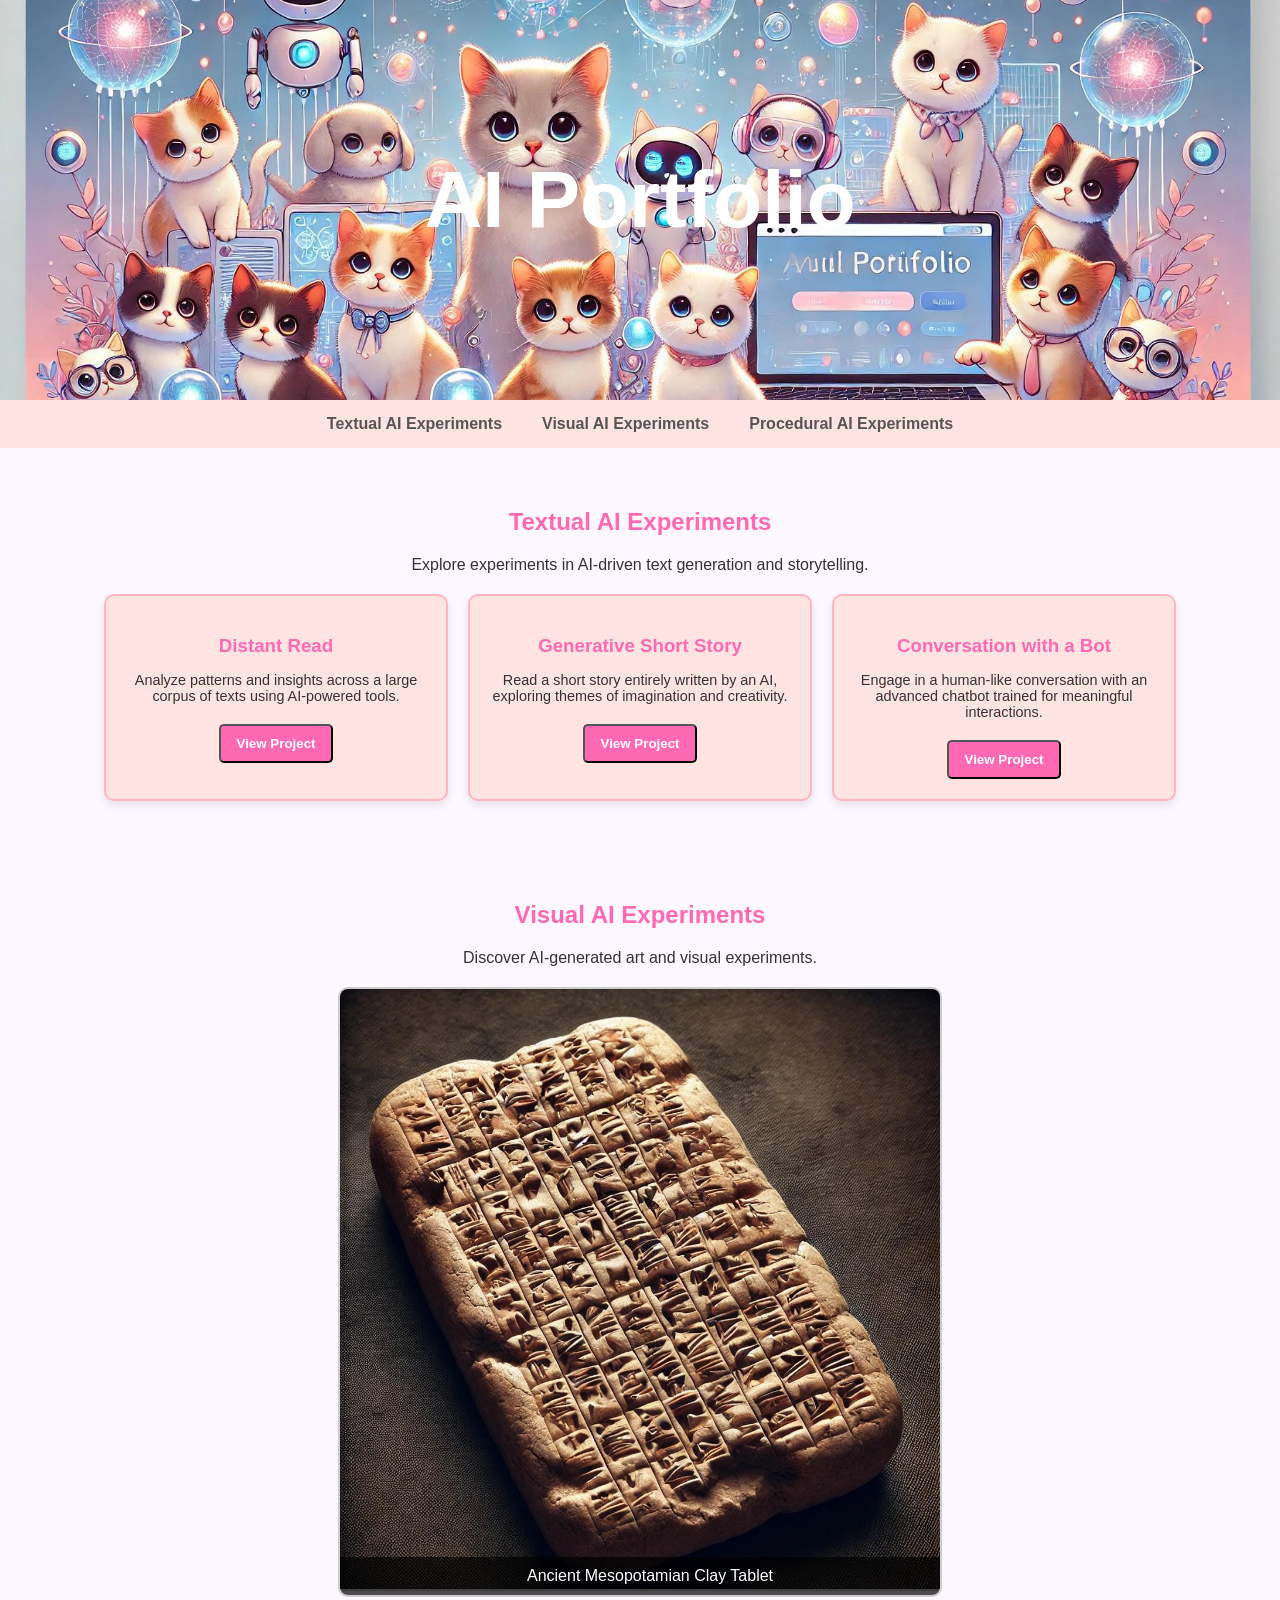
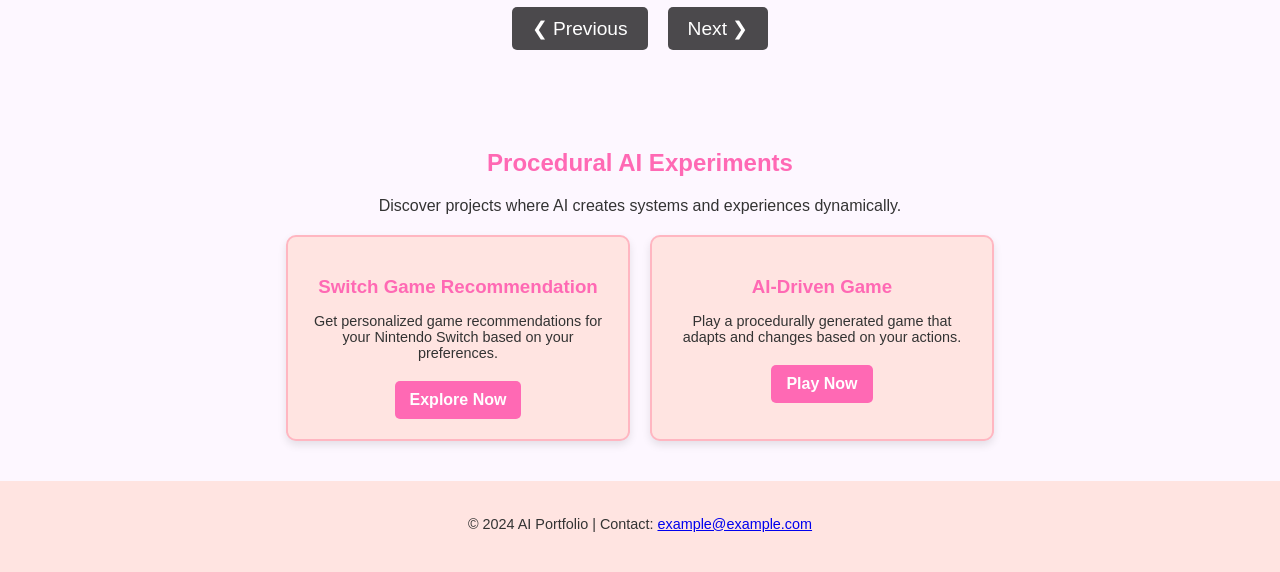
==== index.html @ bc8b5e52 "page" ====
<!DOCTYPE html>
<html lang="en">
<head>
  <meta charset="UTF-8">
  <meta name="viewport" content="width=device-width, initial-scale=1.0">
  <title>AI Portfolio</title>
  <link rel="stylesheet" href="styles.css">
</head>
<body>
  <header>
    <h1>AI Portfolio</h1>
  </header>
  <nav>
    <a href="#textual-ai">Textual AI Experiments</a>
    <a href="#visual-ai">Visual AI Experiments</a>
    <a href="#procedural-ai">Procedural AI Experiments</a>
  </nav>
  <main>
    <section id="textual-ai">
        <h2>Textual AI Experiments</h2>
        <p>Explore experiments in AI-driven text generation and storytelling.</p>
      
        <!-- Cards for Textual AI Projects -->
        <div class="card-container">
          <!-- Card 1: Distant Read -->
          <div class="card">
            <h3>Distant Read</h3>
            <p>Analyze patterns and insights across a large corpus of texts using AI-powered tools.</p>
            <button onclick="viewProject('distant-read')">View Project</button>
          </div>
      
          <!-- Card 2: Generative Short Story -->
          <div class="card">
            <h3>Generative Short Story</h3>
            <p>Read a short story entirely written by an AI, exploring themes of imagination and creativity.</p>
            <button onclick="viewProject('short-story')">View Project</button>
          </div>
      
          <!-- Card 3: Conversation with a Bot -->
          <div class="card">
            <h3>Conversation with a Bot</h3>
            <p>Engage in a human-like conversation with an advanced chatbot trained for meaningful interactions.</p>
            <button onclick="viewProject('conversation')">View Project</button>
          </div>
        </div>
      </section>      

    <section id="visual-ai">
        <h2>Visual AI Experiments</h2>
        <p>Discover AI-generated art and visual experiments.</p>
      
        <!-- Image Carousel -->
        <div class="carousel">
          <div class="carousel-item active">
            <img src="tablet.jpg" alt="Ancient Mesopotamian Clay Tablet">
            <div class="carousel-caption">Ancient Mesopotamian Clay Tablet</div>
          </div>
          <div class="carousel-item">
            <img src="AI.jpg" alt="AI Portfolio Header Image">
            <div class="carousel-caption">AI Portfolio Header Image</div>
          </div>
          <div class="carousel-item">
            <img src="family_tree.jpg" alt="Textile Family Tree">
            <div class="carousel-caption">Textile Family Tree</div>
          </div>
          <div class="carousel-item">
            <img src="Meme.jpg" alt="AI-Generated Meme">
            <div class="carousel-caption">AI-Generated Meme</div>
          </div>
          <div class="carousel-item">
            <img src="travel_journal.jpg" alt="Intricate Travel Journal Page">
            <div class="carousel-caption">Intricate Travel Journal Page</div>
          </div>
        </div>
      
        <!-- Carousel Navigation -->
        <div class="carousel-controls">
          <button class="carousel-control prev" onclick="prevSlide()">&#10094; Previous</button>
          <button class="carousel-control next" onclick="nextSlide()">Next &#10095;</button>
        </div>
      </section>      

      <section id="procedural-ai">
        <h2>Procedural AI Experiments</h2>
        <p>Discover projects where AI creates systems and experiences dynamically.</p>
      
        <!-- Cards for Procedural AI Projects -->
        <div class="card-container">
          <!-- Card 1: Switch Game Recommendation System -->
          <div class="card">
            <h3>Switch Game Recommendation</h3>
            <p>Get personalized game recommendations for your Nintendo Switch based on your preferences.</p>
            <a href="recommendations/index.html" class="card-button">Explore Now</a>
          </div>
      
          <!-- Card 2: AI-Driven Game -->
          <div class="card">
            <h3>AI-Driven Game</h3>
            <p>Play a procedurally generated game that adapts and changes based on your actions.</p>
            <a href="game/index.html" class="card-button">Play Now</a>
          </div>
        </div>
      </section>
      
  </main>
  <footer>
    <p>&copy; 2024 AI Portfolio | Contact: <a href="mailto:example@example.com">example@example.com</a></p>
  </footer>

  <script src="scripts.js"></script>
</body>
</html>
---- styles.css ----
/* General Styles */
body {
  font-family: 'Nunito', sans-serif;
  background-color: #fdf7ff; /* Light lavender */
  color: #333;
  margin: 0;
}

header {
  background-image: url('AI_Portfolio_Header.jpg');
  height: 400px;
  background-size: cover;
  background-position: center;
  text-align: center;
  color: white;
  font-size: 2.5em;
  display: flex;
  align-items: center;
  justify-content: center;
}

nav {
  background-color: #ffe4e1; /* Soft pink */
  padding: 10px;
  display: flex;
  justify-content: center;
  gap: 20px;
  font-weight: bold;
}

nav a {
  text-decoration: none;
  color: #555;
  padding: 5px 10px;
  border-radius: 5px;
  transition: all 0.3s;
}

nav a:hover {
  background-color: #ffb6c1; /* Accent pink */
  color: white;
}

section {
  padding: 40px 20px;
  text-align: center; /* Center-align section titles */
}

h2 {
  color: #ff69b4; /* Hot pink for headings */
  margin-bottom: 20px;
}

p {
  font-size: 1em;
  margin-bottom: 20px;
}

/* Footer Styles */
footer {
  text-align: center;
  padding: 20px;
  background-color: #ffe4e1; /* Match nav color */
  font-size: 0.9em;
}

/* Carousel Styles */
.carousel {
  position: relative;
  max-width: 600px;
  margin: 0 auto; /* Center-align carousel */
  overflow: hidden;
  border: 2px solid #ccc;
  border-radius: 10px;
}

.carousel-item {
  display: none;
  text-align: center;
}

.carousel-item img {
  width: 100%;
  border-bottom: 2px solid #ccc;
}

.carousel-item .carousel-caption {
  background-color: rgba(0, 0, 0, 0.7);
  color: white;
  padding: 10px;
  font-size: 1em;
  position: absolute;
  bottom: 0;
  left: 0;
  width: 100%;
}

.carousel-item.active {
  display: block;
}

/* Carousel Navigation Buttons */
.carousel-controls {
  display: flex;
  justify-content: center;
  gap: 20px; /* Space between buttons */
  margin-top: 10px;
}

.carousel-control {
  background-color: rgba(0, 0, 0, 0.7);
  color: white;
  border: none;
  padding: 10px 20px;
  cursor: pointer;
  border-radius: 5px;
  font-size: 1.2em;
}

.carousel-control:hover {
  background-color: rgba(0, 0, 0, 0.9);
}

/* Card Container (Shared for Textual AI and Procedural AI) */
.card-container {
  display: flex;
  justify-content: center;
  gap: 20px;
  margin-top: 20px;
  flex-wrap: wrap; /* Allow wrapping for smaller screens */
}

/* Individual Card (Shared for Textual AI and Procedural AI) */
.card {
  background-color: #ffe4e1; /* Soft pink */
  border: 2px solid #ffb6c1; /* Accent pink */
  border-radius: 10px;
  padding: 20px;
  width: 300px;
  text-align: center;
  box-shadow: 0 4px 8px rgba(0, 0, 0, 0.1);
  transition: transform 0.3s ease, box-shadow 0.3s ease;
}

.card h3 {
  color: #ff69b4; /* Hot pink for headings */
  margin-bottom: 15px;
}

.card p {
  font-size: 0.9em;
  color: #333;
  margin-bottom: 20px;
}

.card a, .card button {
  display: inline-block;
  background-color: #ff69b4; /* Hot pink */
  color: white;
  text-decoration: none;
  padding: 10px 15px;
  border-radius: 5px;
  font-weight: bold;
  transition: background-color 0.3s ease;
}

.card a:hover, .card button:hover {
  background-color: #ff85c5; /* Lighter pink */
}

.card:hover {
  transform: translateY(-5px); /* Subtle lift on hover */
  box-shadow: 0 6px 12px rgba(0, 0, 0, 0.2);
}

/* Responsive Design for Cards */
@media (max-width: 768px) {
  .card {
    width: 90%; /* Adjust card width for smaller screens */
  }
}
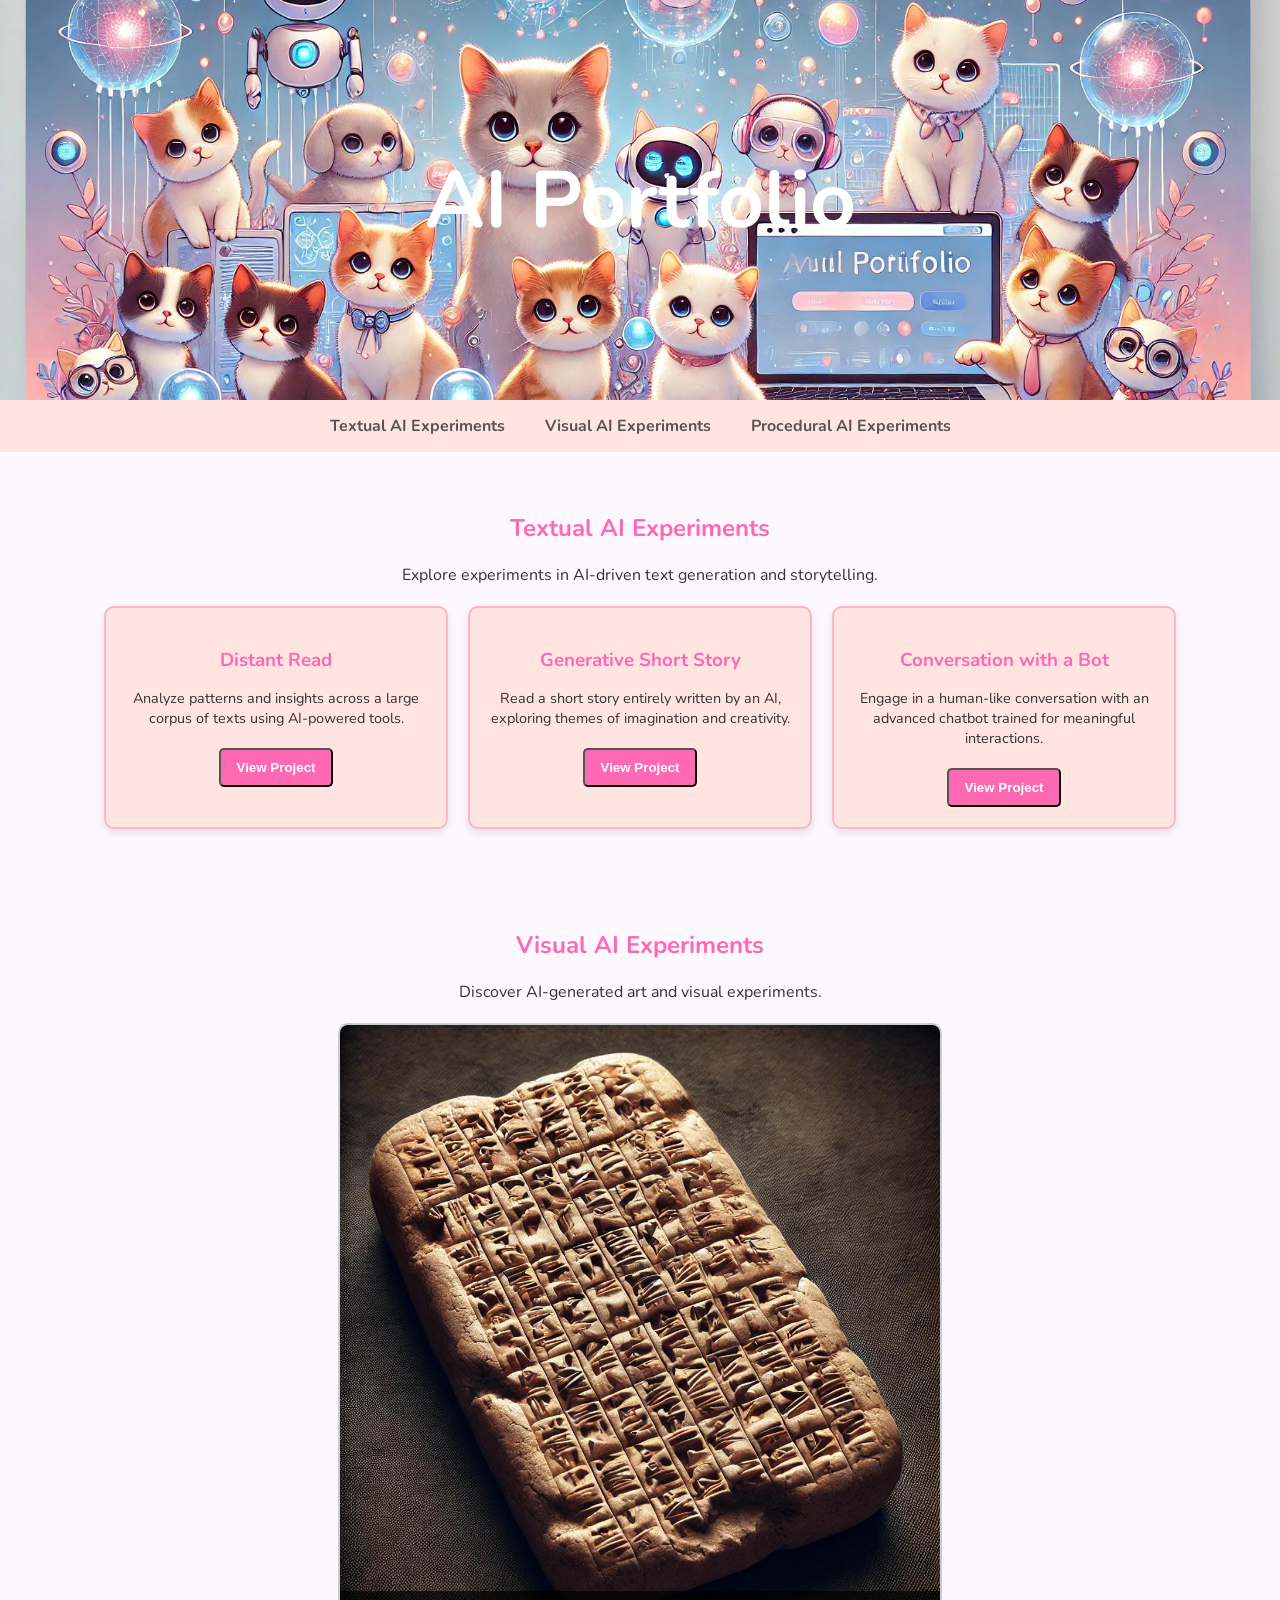
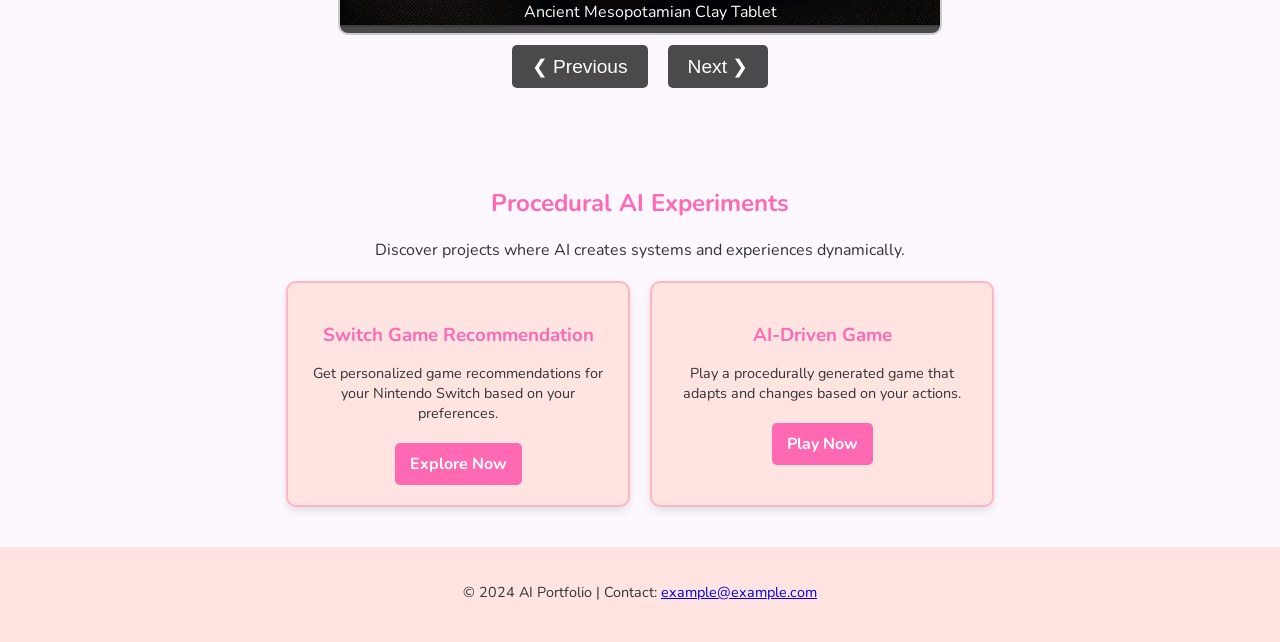
==== commit 868afbdb: "Fix broken rating handler and missing font in portfolio site - recommendations/index.html: replace i" ====
--- a/index.html
+++ b/index.html
@@ -4,6 +4,9 @@
   <meta charset="UTF-8">
   <meta name="viewport" content="width=device-width, initial-scale=1.0">
   <title>AI Portfolio</title>
+  <link rel="preconnect" href="https://fonts.googleapis.com">
+  <link rel="preconnect" href="https://fonts.gstatic.com" crossorigin>
+  <link href="https://fonts.googleapis.com/css2?family=Nunito:wght@400;700&display=swap" rel="stylesheet">
   <link rel="stylesheet" href="styles.css">
 </head>
 <body>
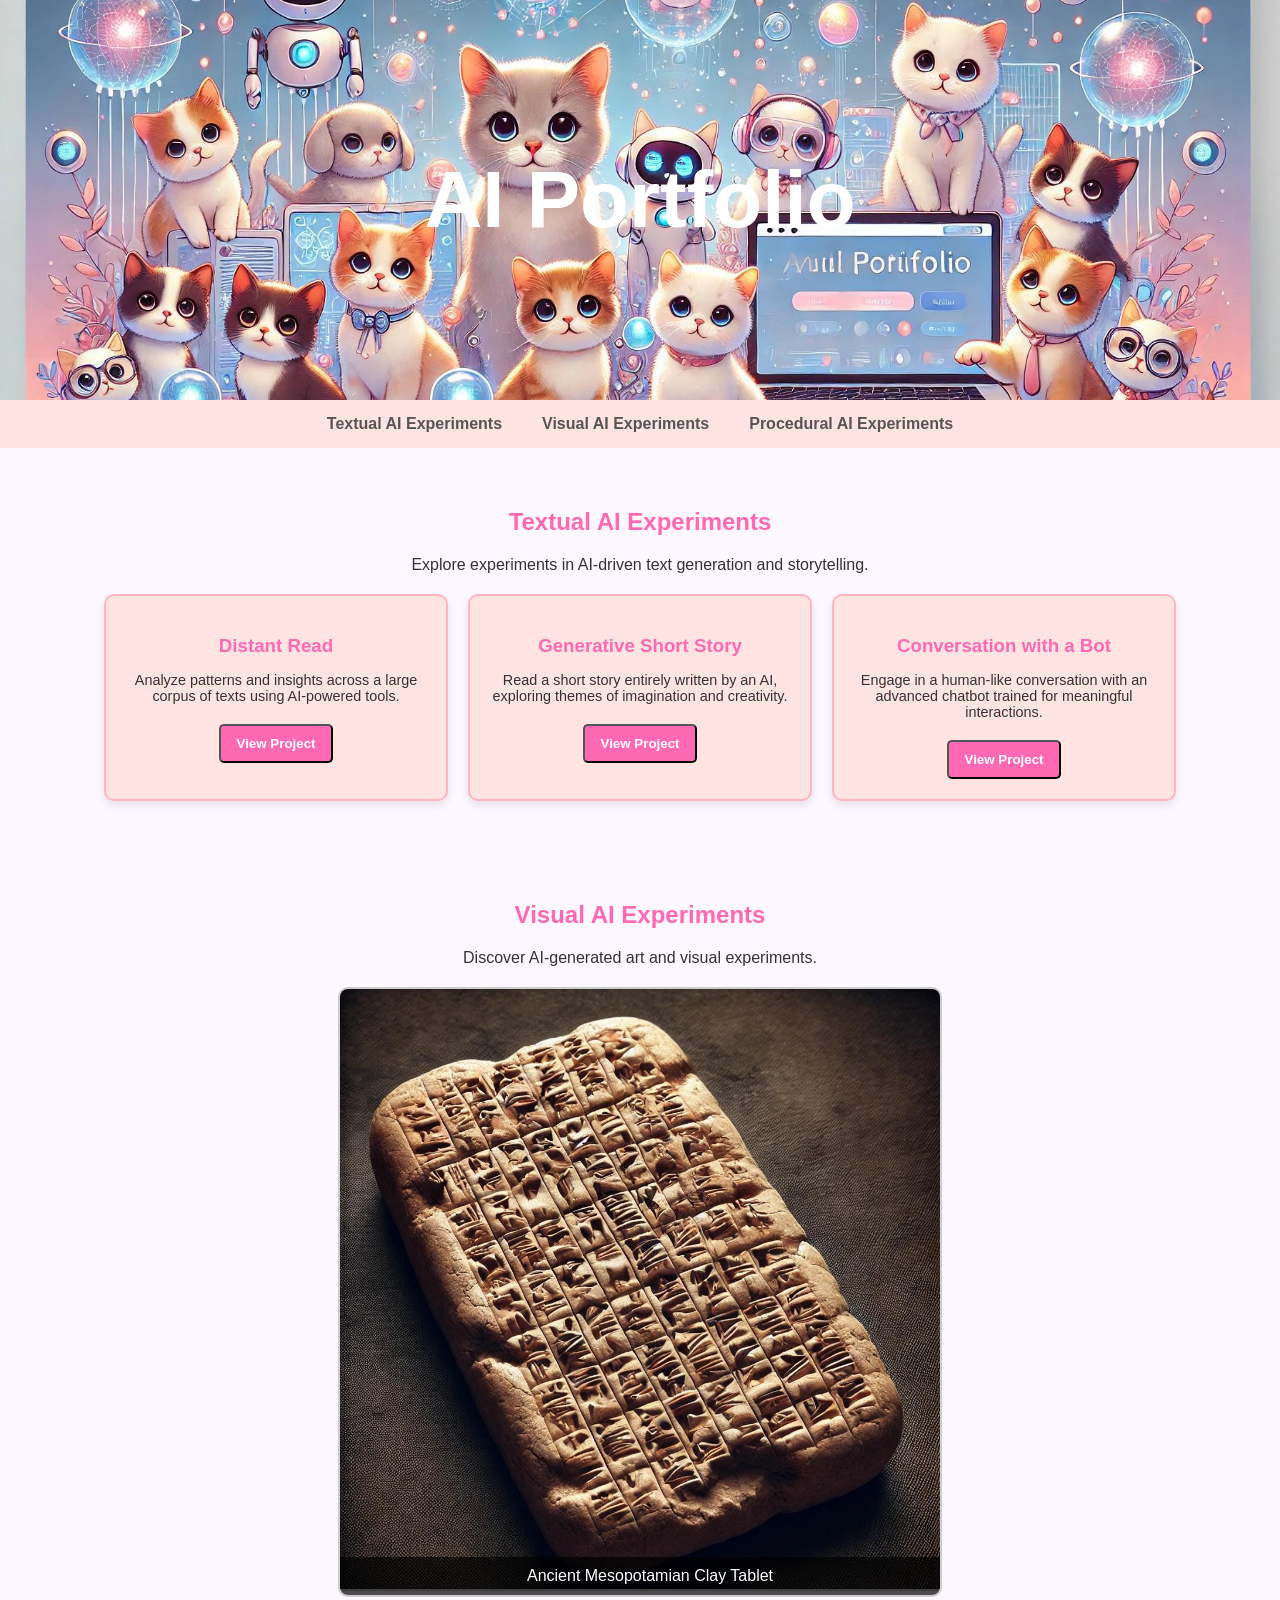
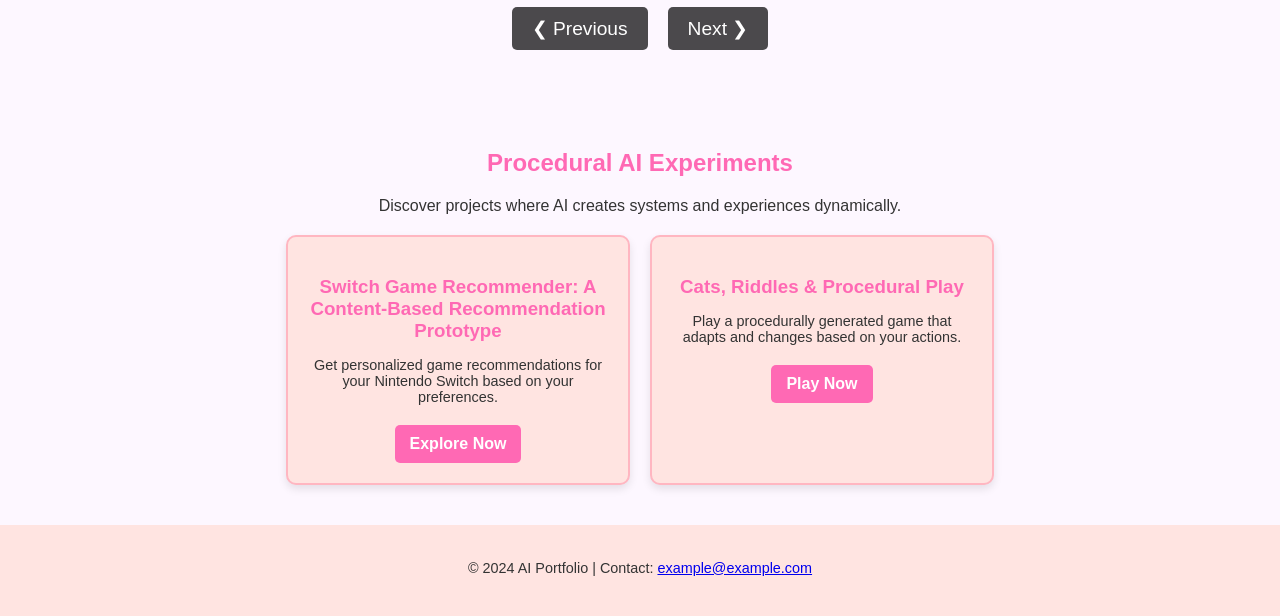
==== commit 7f3eea63: "Rename procedural projects Switch Game Recommendation -> Switch Game Recommender: A Content-Based Re" ====
--- a/index.html
+++ b/index.html
@@ -4,9 +4,6 @@
   <meta charset="UTF-8">
   <meta name="viewport" content="width=device-width, initial-scale=1.0">
   <title>AI Portfolio</title>
-  <link rel="preconnect" href="https://fonts.googleapis.com">
-  <link rel="preconnect" href="https://fonts.gstatic.com" crossorigin>
-  <link href="https://fonts.googleapis.com/css2?family=Nunito:wght@400;700&display=swap" rel="stylesheet">
   <link rel="stylesheet" href="styles.css">
 </head>
 <body>
@@ -91,14 +88,14 @@
         <div class="card-container">
           <!-- Card 1: Switch Game Recommendation System -->
           <div class="card">
-            <h3>Switch Game Recommendation</h3>
+            <h3>Switch Game Recommender: A Content-Based Recommendation Prototype</h3>
             <p>Get personalized game recommendations for your Nintendo Switch based on your preferences.</p>
             <a href="recommendations/index.html" class="card-button">Explore Now</a>
           </div>
       
           <!-- Card 2: AI-Driven Game -->
           <div class="card">
-            <h3>AI-Driven Game</h3>
+            <h3>Cats, Riddles &amp; Procedural Play</h3>
             <p>Play a procedurally generated game that adapts and changes based on your actions.</p>
             <a href="game/index.html" class="card-button">Play Now</a>
           </div>
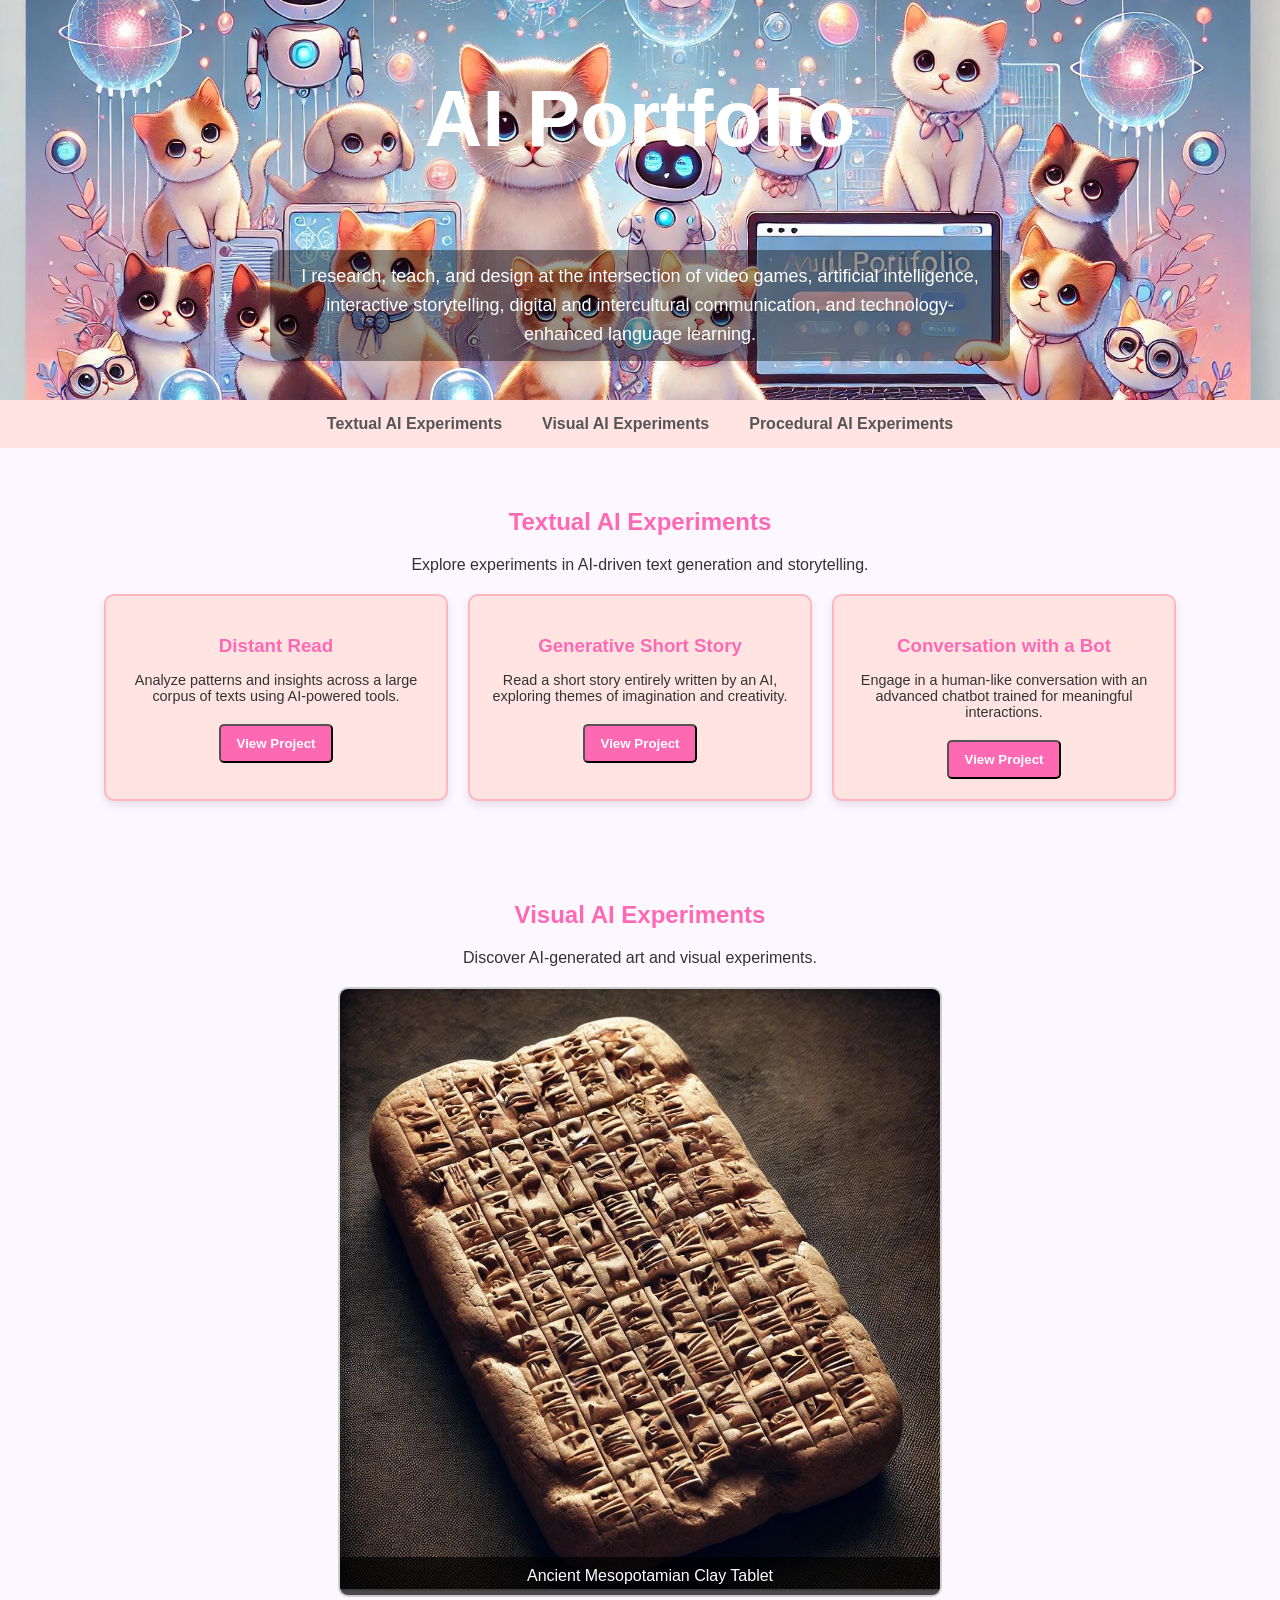
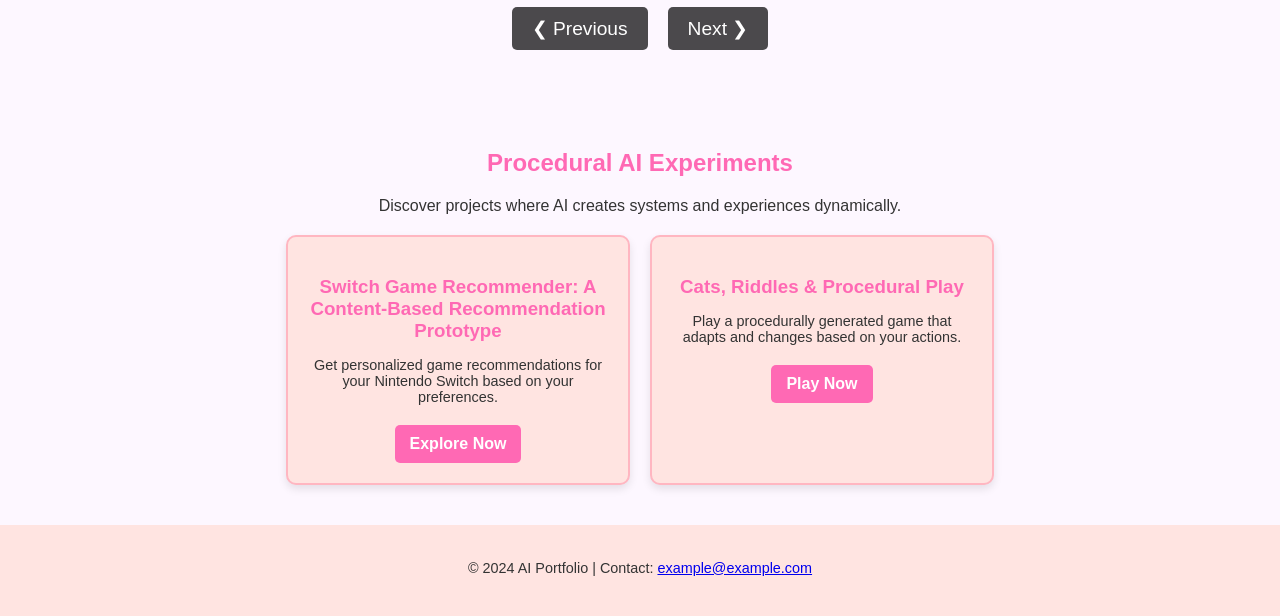
==== commit a793007d: "Add author bio to the header Adds a tagline under the "AI Portfolio" title describing the site owner" ====
--- a/index.html
+++ b/index.html
@@ -9,6 +9,7 @@
 <body>
   <header>
     <h1>AI Portfolio</h1>
+    <p class="bio">I research, teach, and design at the intersection of video games, artificial intelligence, interactive storytelling, digital and intercultural communication, and technology-enhanced language learning.</p>
   </header>
   <nav>
     <a href="#textual-ai">Textual AI Experiments</a>
--- a/styles.css
+++ b/styles.css
@@ -15,8 +15,21 @@
   color: white;
   font-size: 2.5em;
   display: flex;
+  flex-direction: column;
   align-items: center;
   justify-content: center;
+  gap: 14px;
+  padding: 0 24px;
+}
+
+header .bio {
+  font-size: 18px;
+  font-weight: 400;
+  line-height: 1.6;
+  max-width: 700px;
+  background: rgba(0, 0, 0, 0.4);
+  padding: 12px 20px;
+  border-radius: 10px;
 }
 
 nav {
